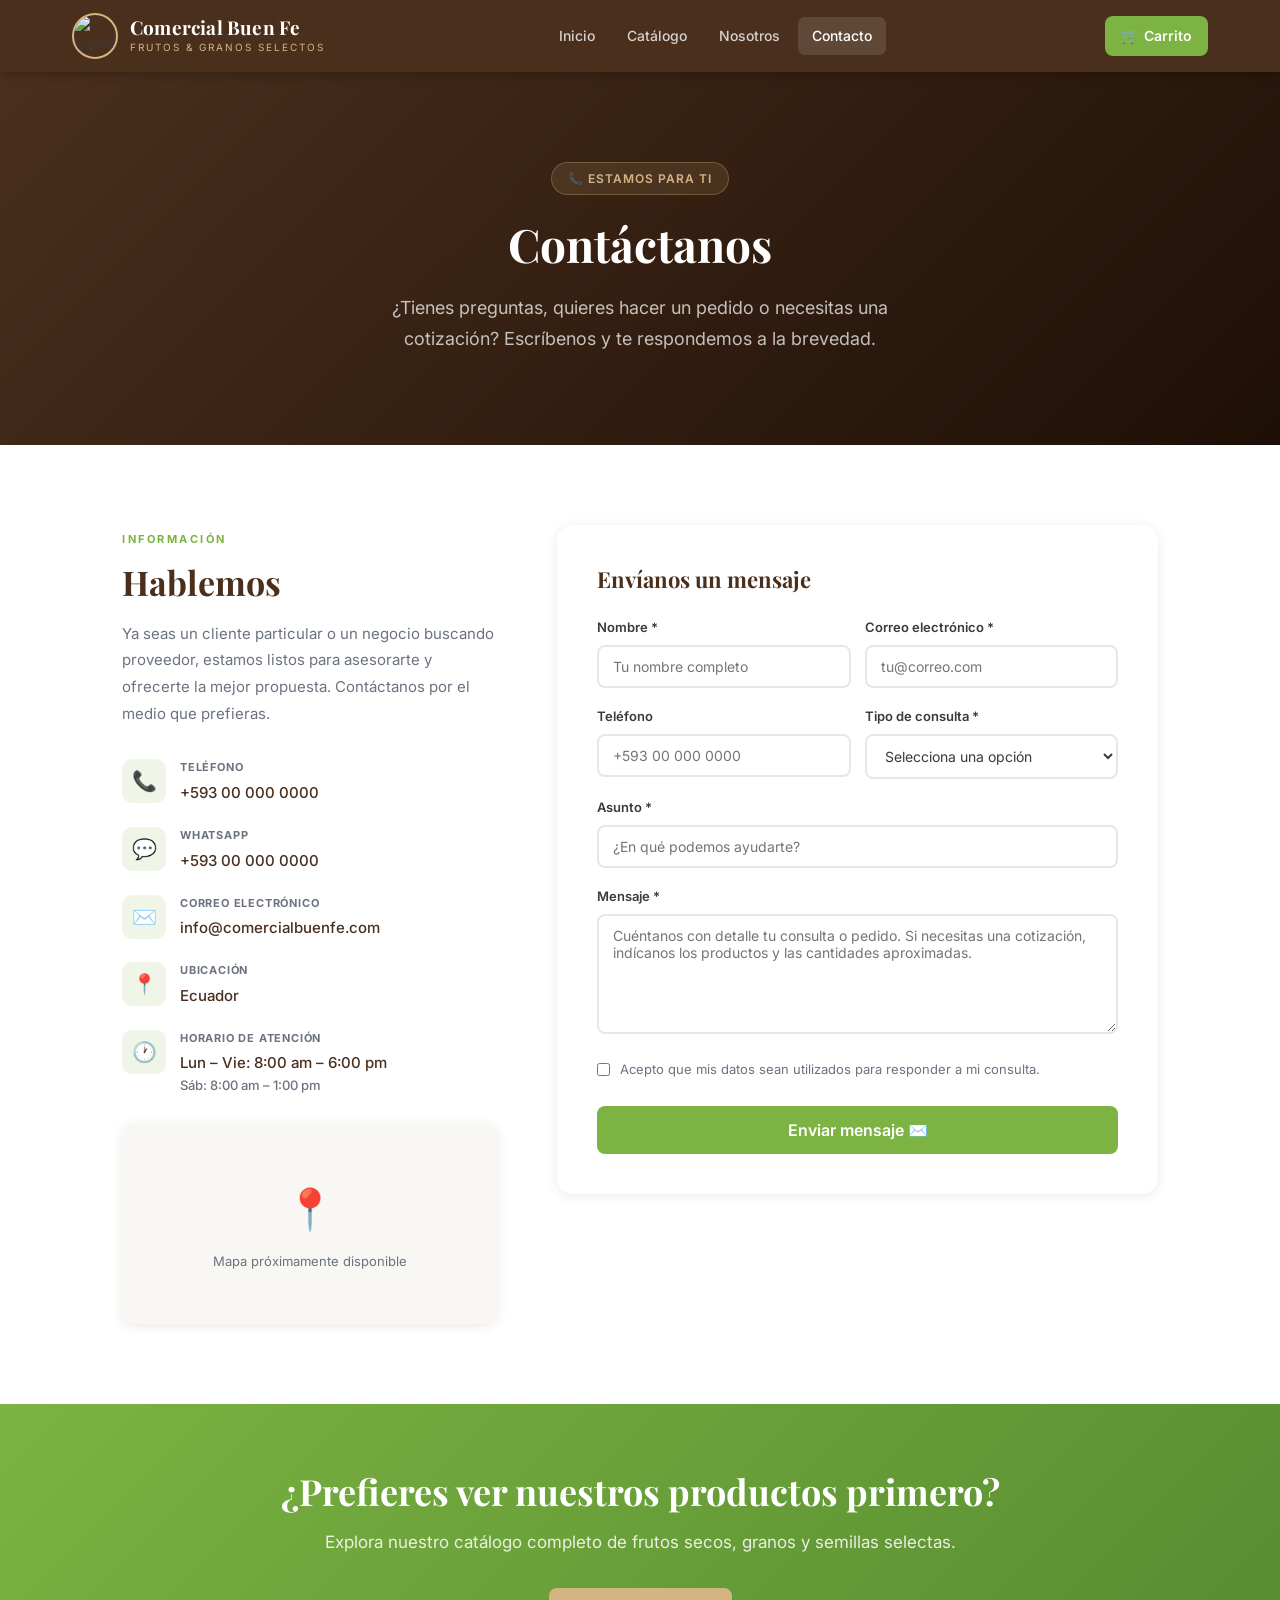
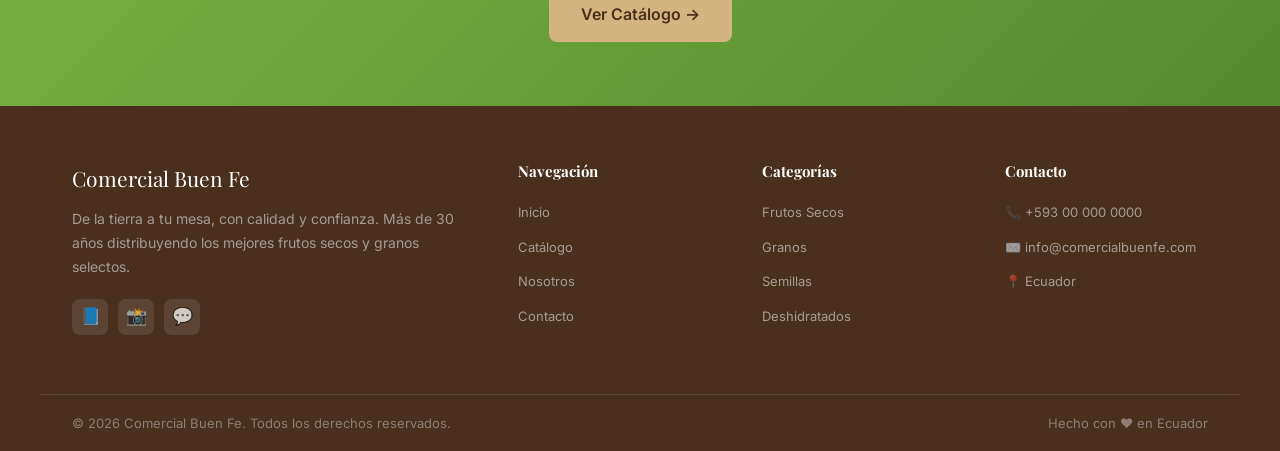
==== contacto.html @ f07bbb72 "Cambios" ====
<!DOCTYPE html>
<html lang="es">
<head>
  <meta charset="UTF-8">
  <meta name="viewport" content="width=device-width, initial-scale=1.0">
  <title>Contacto — Comercial Buen Fe</title>
  <meta name="description" content="Contáctanos para pedidos, cotizaciones o cualquier consulta. Estamos listos para atenderte.">
  <link rel="stylesheet" href="CSS/styles.css">
</head>
<body>

  <!-- HEADER -->
  <header class="cabecera">
    <div class="cabecera-inner">
      <a href="index.html" class="logo-area">
        <img src="Imágenes/LOGO.jpg" alt="Comercial Buen Fe" class="logo-img">
        <div class="logo-texto">
          <span class="logo-nombre">Comercial Buen Fe</span>
          <span class="logo-subtitulo">Frutos &amp; Granos Selectos</span>
        </div>
      </a>
      <nav id="nav-menu" class="nav-menu">
        <a href="index.html">Inicio</a>
        <a href="catalogo.html">Catálogo</a>
        <a href="nosotros.html">Nosotros</a>
        <a href="contacto.html">Contacto</a>
      </nav>
      <div class="cabecera-acciones">
        <a href="carrito.html" class="btn-carrito">
          🛒 <span>Carrito</span>
          <span class="carrito-badge">0</span>
        </a>
        <button id="menu-toggle" class="menu-toggle">☰</button>
      </div>
    </div>
  </header>

  <!-- HERO PÁGINA -->
  <section class="page-hero">
    <div class="hero-etiqueta" style="margin-bottom:20px">📞 Estamos para ti</div>
    <h1>Contáctanos</h1>
    <p>¿Tienes preguntas, quieres hacer un pedido o necesitas una cotización? Escríbenos y te respondemos a la brevedad.</p>
  </section>

  <!-- CONTACTO -->
  <main class="contacto-layout">

    <!-- Info de contacto -->
    <div class="contacto-info">
      <span class="seccion-etiqueta">Información</span>
      <h2>Hablemos</h2>
      <p>
        Ya seas un cliente particular o un negocio buscando proveedor, estamos listos para
        asesorarte y ofrecerte la mejor propuesta. Contáctanos por el medio que prefieras.
      </p>

      <div class="contacto-dato">
        <div class="contacto-dato-icono">📞</div>
        <div>
          <div class="contacto-dato-titulo">Teléfono</div>
          <div class="contacto-dato-valor">+593 00 000 0000</div>
        </div>
      </div>

      <div class="contacto-dato">
        <div class="contacto-dato-icono">💬</div>
        <div>
          <div class="contacto-dato-titulo">WhatsApp</div>
          <div class="contacto-dato-valor">+593 00 000 0000</div>
        </div>
      </div>

      <div class="contacto-dato">
        <div class="contacto-dato-icono">✉️</div>
        <div>
          <div class="contacto-dato-titulo">Correo electrónico</div>
          <div class="contacto-dato-valor">info@comercialbuenfe.com</div>
        </div>
      </div>

      <div class="contacto-dato">
        <div class="contacto-dato-icono">📍</div>
        <div>
          <div class="contacto-dato-titulo">Ubicación</div>
          <div class="contacto-dato-valor">Ecuador</div>
        </div>
      </div>

      <div class="contacto-dato">
        <div class="contacto-dato-icono">🕐</div>
        <div>
          <div class="contacto-dato-titulo">Horario de atención</div>
          <div class="contacto-dato-valor">Lun – Vie: 8:00 am – 6:00 pm</div>
          <div class="contacto-dato-valor" style="font-size:13px;color:var(--texto-suave)">Sáb: 8:00 am – 1:00 pm</div>
        </div>
      </div>

      <!-- Mapa placeholder -->
      <div style="margin-top:28px;background:var(--fondo-claro);border-radius:var(--radio);height:200px;display:flex;align-items:center;justify-content:center;flex-direction:column;gap:10px;box-shadow:var(--sombra-suave)">
        <span style="font-size:40px">📍</span>
        <span style="font-size:13px;color:var(--texto-suave)">Mapa próximamente disponible</span>
      </div>
    </div>

    <!-- Formulario -->
    <div class="contacto-form">
      <h3>Envíanos un mensaje</h3>
      <form id="contacto-form" novalidate>

        <div class="form-row">
          <div class="form-grupo">
            <label for="nombre">Nombre *</label>
            <input type="text" id="nombre" name="nombre" placeholder="Tu nombre completo" required>
          </div>
          <div class="form-grupo">
            <label for="email">Correo electrónico *</label>
            <input type="email" id="email" name="email" placeholder="tu@correo.com" required>
          </div>
        </div>

        <div class="form-row">
          <div class="form-grupo">
            <label for="telefono">Teléfono</label>
            <input type="tel" id="telefono" name="telefono" placeholder="+593 00 000 0000">
          </div>
          <div class="form-grupo">
            <label for="tipo">Tipo de consulta *</label>
            <select id="tipo" name="tipo" required>
              <option value="" disabled selected>Selecciona una opción</option>
              <option value="pedido">Hacer un pedido</option>
              <option value="cotizacion">Solicitar cotización</option>
              <option value="mayorista">Precios al por mayor</option>
              <option value="informacion">Información de productos</option>
              <option value="otro">Otro</option>
            </select>
          </div>
        </div>

        <div class="form-grupo">
          <label for="asunto">Asunto *</label>
          <input type="text" id="asunto" name="asunto" placeholder="¿En qué podemos ayudarte?" required>
        </div>

        <div class="form-grupo">
          <label for="mensaje">Mensaje *</label>
          <textarea id="mensaje" name="mensaje" placeholder="Cuéntanos con detalle tu consulta o pedido. Si necesitas una cotización, indícanos los productos y las cantidades aproximadas." required></textarea>
        </div>

        <div class="form-grupo" style="display:flex;align-items:center;gap:10px">
          <input type="checkbox" id="acepto" name="acepto" required style="width:auto;accent-color:var(--verde-brillante)">
          <label for="acepto" style="margin:0;font-weight:400;font-size:13px;color:var(--texto-suave)">
            Acepto que mis datos sean utilizados para responder a mi consulta.
          </label>
        </div>

        <button type="submit" class="btn btn-verde btn-lg" style="width:100%;justify-content:center;margin-top:8px">
          Enviar mensaje ✉️
        </button>
      </form>
    </div>

  </main>

  <!-- BANNER CTA -->
  <section class="banner-cta">
    <h2>¿Prefieres ver nuestros productos primero?</h2>
    <p>Explora nuestro catálogo completo de frutos secos, granos y semillas selectas.</p>
    <a href="catalogo.html" class="btn btn-dorado btn-lg">Ver Catálogo →</a>
  </section>

  <!-- FOOTER -->
  <footer class="pie-pagina">
    <div class="pie-superior">
      <div class="pie-marca">
        <div class="logo-nombre-footer">Comercial Buen Fe</div>
        <p>De la tierra a tu mesa, con calidad y confianza. Más de 30 años distribuyendo los mejores frutos secos y granos selectos.</p>
        <div class="pie-redes">
          <div class="pie-red">📘</div>
          <div class="pie-red">📸</div>
          <div class="pie-red">💬</div>
        </div>
      </div>
      <div class="pie-columna">
        <h4>Navegación</h4>
        <ul>
          <li><a href="index.html">Inicio</a></li>
          <li><a href="catalogo.html">Catálogo</a></li>
          <li><a href="nosotros.html">Nosotros</a></li>
          <li><a href="contacto.html">Contacto</a></li>
        </ul>
      </div>
      <div class="pie-columna">
        <h4>Categorías</h4>
        <ul>
          <li><a href="catalogo.html?cat=frutos-secos">Frutos Secos</a></li>
          <li><a href="catalogo.html?cat=granos">Granos</a></li>
          <li><a href="catalogo.html?cat=semillas">Semillas</a></li>
          <li><a href="catalogo.html?cat=deshidratados">Deshidratados</a></li>
        </ul>
      </div>
      <div class="pie-columna">
        <h4>Contacto</h4>
        <ul>
          <li><a href="tel:+593000000000">📞 +593 00 000 0000</a></li>
          <li><a href="mailto:info@comercialbuenfe.com">✉️ info@comercialbuenfe.com</a></li>
          <li><a href="contacto.html">📍 Ecuador</a></li>
        </ul>
      </div>
    </div>
    <div class="pie-inferior">
      <span>© 2026 Comercial Buen Fe. Todos los derechos reservados.</span>
      <span>Hecho con ❤️ en Ecuador</span>
    </div>
  </footer>

  <div id="toast-container" class="toast-container"></div>
  <script src="JS/productos.js"></script>
  <script src="JS/main.js"></script>
</body>
</html>
---- CSS/styles.css ----
/* ============================================
   COMERCIAL BUEN FE — Estilos Principales
   ============================================ */

@import url('https://fonts.googleapis.com/css2?family=Playfair+Display:wght@400;600;700&family=Inter:wght@300;400;500;600&display=swap');

/* ---------- Variables ---------- */
:root {
  --marron-oscuro:   #4a2f1d;
  --marron-medio:    #6b4226;
  --verde-brillante: #7cb342;
  --verde-oscuro:    #558b2f;
  --dorado:          #d4b581;
  --dorado-oscuro:   #b8935a;
  --fondo-claro:     #f9f7f3;
  --fondo-beige:     #f5efe6;
  --blanco:          #ffffff;
  --texto-principal: #3a3a3a;
  --texto-suave:     #6b7280;
  --sombra-suave:    0 2px 12px rgba(74,47,29,0.10);
  --sombra-media:    0 4px 24px rgba(74,47,29,0.16);
  --radio:           12px;
  --trans:           all 0.28s ease;
}

/* ---------- Reset ---------- */
*, *::before, *::after { box-sizing: border-box; margin: 0; padding: 0; }
html { scroll-behavior: smooth; }
body { font-family: 'Inter', sans-serif; color: var(--texto-principal); background: var(--blanco); line-height: 1.6; font-size: 16px; }
img  { max-width: 100%; height: auto; display: block; }
a    { text-decoration: none; color: inherit; }
ul   { list-style: none; }
h1,h2,h3,h4,h5 { font-family: 'Playfair Display', serif; line-height: 1.3; }

/* ---------- Contenedor ---------- */
.contenedor { max-width: 1200px; margin: 0 auto; padding: 0 24px; }

/* ============================================
   HEADER
   ============================================ */
.cabecera {
  background: var(--marron-oscuro);
  position: sticky; top: 0; z-index: 1000;
  box-shadow: 0 2px 10px rgba(0,0,0,0.25);
}
.cabecera-inner {
  display: flex; align-items: center; justify-content: space-between;
  padding: 13px 32px; max-width: 1200px; margin: 0 auto;
}

/* Logo */
.logo-area { display: flex; align-items: center; gap: 12px; }
.logo-img   { width: 46px; height: 46px; object-fit: contain; border-radius: 50%; border: 2px solid var(--dorado); }
.logo-texto { display: flex; flex-direction: column; }
.logo-nombre    { font-family: 'Playfair Display', serif; font-size: 19px; font-weight: 700; color: var(--blanco); letter-spacing: 0.2px; line-height: 1.15; }
.logo-subtitulo { font-size: 10px; color: var(--dorado); letter-spacing: 2px; text-transform: uppercase; }

/* Nav */
.nav-menu { display: flex; align-items: center; gap: 4px; }
.nav-menu a {
  color: rgba(255,255,255,0.78); font-size: 14px; font-weight: 500;
  padding: 8px 14px; border-radius: 7px; transition: var(--trans);
}
.nav-menu a:hover,
.nav-menu a.activo { color: var(--blanco); background: rgba(255,255,255,0.12); }

/* Acciones header */
.cabecera-acciones { display: flex; align-items: center; gap: 8px; }
.btn-carrito {
  position: relative; background: var(--verde-brillante); color: var(--blanco);
  border: none; padding: 9px 16px; border-radius: 8px; cursor: pointer;
  font-size: 14px; font-weight: 600; transition: var(--trans);
  display: flex; align-items: center; gap: 6px;
}
.btn-carrito:hover { background: var(--verde-oscuro); transform: translateY(-1px); }
.carrito-badge {
  position: absolute; top: -7px; right: -7px;
  background: var(--dorado-oscuro); color: white;
  font-size: 10px; font-weight: 700; width: 20px; height: 20px;
  border-radius: 50%; display: none; align-items: center; justify-content: center;
}
.menu-toggle { display: none; background: none; border: none; cursor: pointer; padding: 6px; color: var(--blanco); font-size: 24px; line-height: 1; }

/* ============================================
   BOTONES
   ============================================ */
.btn {
  display: inline-flex; align-items: center; gap: 8px; padding: 12px 26px;
  border-radius: 8px; font-family: 'Inter', sans-serif; font-size: 15px;
  font-weight: 600; cursor: pointer; border: none; transition: var(--trans);
}
.btn-verde   { background: var(--verde-brillante); color: var(--blanco); }
.btn-verde:hover   { background: var(--verde-oscuro); transform: translateY(-2px); box-shadow: 0 6px 16px rgba(124,179,66,0.35); }
.btn-marron  { background: var(--marron-oscuro); color: var(--blanco); }
.btn-marron:hover  { background: var(--marron-medio); transform: translateY(-2px); }
.btn-outline { background: transparent; color: var(--marron-oscuro); border: 2px solid var(--marron-oscuro); }
.btn-outline:hover { background: var(--marron-oscuro); color: var(--blanco); }
.btn-dorado  { background: var(--dorado); color: var(--marron-oscuro); }
.btn-dorado:hover  { background: var(--dorado-oscuro); color: var(--blanco); transform: translateY(-2px); }
.btn-lg { padding: 14px 32px; font-size: 16px; }

/* ============================================
   HERO
   ============================================ */
.hero {
  background: linear-gradient(135deg, var(--marron-oscuro) 0%, #1e0f06 100%);
  padding: 80px 32px; min-height: 88vh;
  display: flex; align-items: center; position: relative; overflow: hidden;
}
.hero::before {
  content: ''; position: absolute; inset: 0;
  background: url("data:image/svg+xml,%3Csvg width='60' height='60' viewBox='0 0 60 60' xmlns='http://www.w3.org/2000/svg'%3E%3Ccircle cx='30' cy='30' r='2.5' fill='%23d4b581' fill-opacity='0.07'/%3E%3C/svg%3E");
  pointer-events: none;
}
.hero-inner {
  max-width: 1200px; margin: 0 auto; width: 100%;
  display: grid; grid-template-columns: 1fr 1fr; gap: 60px;
  align-items: center; position: relative;
}
.hero-etiqueta {
  display: inline-flex; align-items: center; gap: 8px;
  background: rgba(212,181,129,0.13); border: 1px solid rgba(212,181,129,0.30);
  color: var(--dorado); padding: 6px 16px; border-radius: 100px;
  font-size: 12px; font-weight: 600; margin-bottom: 22px; letter-spacing: 1px; text-transform: uppercase;
}
.hero-titulo { font-size: 50px; color: var(--blanco); margin-bottom: 20px; line-height: 1.12; }
.hero-titulo span { color: var(--verde-brillante); }
.hero-descripcion { font-size: 17px; color: rgba(255,255,255,0.70); margin-bottom: 38px; line-height: 1.78; }
.hero-botones { display: flex; gap: 14px; flex-wrap: wrap; }
.hero-stats { display: flex; gap: 36px; margin-top: 52px; padding-top: 30px; border-top: 1px solid rgba(255,255,255,0.10); flex-wrap: wrap; }
.hero-stat-numero { font-family: 'Playfair Display', serif; font-size: 30px; font-weight: 700; color: var(--dorado); }
.hero-stat-label  { font-size: 12px; color: rgba(255,255,255,0.50); margin-top: 2px; }

/* Blob animado */
.hero-imagen-area { display: flex; align-items: center; justify-content: center; }
.hero-blob {
  width: 400px; height: 400px;
  background: radial-gradient(ellipse, rgba(124,179,66,0.14) 0%, rgba(212,181,129,0.09) 52%, transparent 72%);
  border-radius: 52% 40% 60% 40% / 40% 52% 40% 60%;
  display: flex; align-items: center; justify-content: center;
  animation: flotar 6s ease-in-out infinite;
}
@keyframes flotar {
  0%, 100% { transform: translateY(0) rotate(0deg); }
  50%       { transform: translateY(-18px) rotate(4deg); }
}
.hero-icon { font-size: 150px; filter: drop-shadow(0 20px 40px rgba(0,0,0,0.35)); }

/* ============================================
   SECCIONES
   ============================================ */
.seccion { padding: 80px 32px; }
.seccion-titulo { text-align: center; margin-bottom: 56px; }
.seccion-etiqueta { display: inline-block; color: var(--verde-brillante); font-size: 11px; font-weight: 700; letter-spacing: 2.5px; text-transform: uppercase; margin-bottom: 12px; }
.seccion-titulo h2 { font-size: 38px; color: var(--marron-oscuro); margin-bottom: 14px; }
.seccion-titulo p { font-size: 16px; color: var(--texto-suave); max-width: 540px; margin: 0 auto; line-height: 1.72; }
.divisor { height: 1px; background: linear-gradient(to right, transparent, var(--dorado), transparent); max-width: 360px; margin: 0 auto 48px; }

/* ============================================
   BENEFICIOS
   ============================================ */
.beneficios { background: var(--fondo-claro); }
.beneficios-grid {
  display: grid; grid-template-columns: repeat(auto-fit, minmax(200px,1fr)); gap: 26px;
  max-width: 1200px; margin: 0 auto;
}
.beneficio-item {
  text-align: center; padding: 36px 20px;
  background: var(--blanco); border-radius: var(--radio);
  box-shadow: var(--sombra-suave); transition: var(--trans);
}
.beneficio-item:hover { transform: translateY(-6px); box-shadow: var(--sombra-media); }
.beneficio-icono { font-size: 44px; margin-bottom: 14px; }
.beneficio-item h3 { font-size: 18px; color: var(--marron-oscuro); margin-bottom: 8px; }
.beneficio-item p  { font-size: 13px; color: var(--texto-suave); line-height: 1.6; }

/* ============================================
   TARJETAS DE PRODUCTO
   ============================================ */
.productos-grid {
  display: grid; grid-template-columns: repeat(auto-fill, minmax(255px,1fr)); gap: 26px;
  max-width: 1200px; margin: 0 auto;
}
.tarjeta-producto {
  background: var(--blanco); border-radius: var(--radio);
  box-shadow: var(--sombra-suave); overflow: hidden; transition: var(--trans);
  border: 1px solid rgba(212,181,129,0.18); display: flex; flex-direction: column;
}
.tarjeta-producto:hover { transform: translateY(-6px); box-shadow: var(--sombra-media); border-color: var(--dorado); }

.tarjeta-imagen {
  background: var(--fondo-claro); height: 190px;
  display: flex; align-items: center; justify-content: center;
  font-size: 80px; position: relative; overflow: hidden; cursor: pointer; transition: var(--trans);
}
.tarjeta-imagen:hover { background: var(--fondo-beige); }

.tarjeta-badge {
  position: absolute; top: 12px; left: 12px;
  font-size: 10px; font-weight: 700; padding: 4px 10px;
  border-radius: 100px; text-transform: uppercase; letter-spacing: 0.8px; color: var(--blanco);
}
.tarjeta-badge.popular { background: var(--dorado-oscuro); }
.tarjeta-badge.nuevo   { background: var(--verde-brillante); }
.tarjeta-badge.oferta  { background: #e53e3e; }

.tarjeta-cuerpo { padding: 18px; flex: 1; display: flex; flex-direction: column; }
.tarjeta-categoria { font-size: 10px; font-weight: 700; color: var(--verde-brillante); text-transform: uppercase; letter-spacing: 1.5px; margin-bottom: 6px; }
.tarjeta-nombre    { font-size: 17px; color: var(--marron-oscuro); margin-bottom: 8px; }
.tarjeta-nombre a  { color: inherit; }
.tarjeta-descripcion { font-size: 13px; color: var(--texto-suave); line-height: 1.55; margin-bottom: 16px; flex: 1; }
.tarjeta-pie { display: flex; align-items: center; justify-content: space-between; gap: 10px; flex-wrap: wrap; }
.tarjeta-precio { font-family: 'Playfair Display', serif; font-size: 21px; font-weight: 700; color: var(--marron-oscuro); }
.tarjeta-precio span { font-size: 12px; font-weight: 400; color: var(--texto-suave); }

.btn-agregar {
  background: var(--verde-brillante); color: var(--blanco); border: none;
  padding: 8px 14px; border-radius: 7px; font-size: 13px; font-weight: 600;
  cursor: pointer; transition: var(--trans); display: flex; align-items: center; gap: 5px;
}
.btn-agregar:hover { background: var(--verde-oscuro); transform: scale(1.04); }

/* ============================================
   CATEGORÍAS
   ============================================ */
.categorias-grid {
  display: grid; grid-template-columns: repeat(auto-fit, minmax(165px,1fr)); gap: 18px;
  max-width: 1200px; margin: 0 auto;
}
.categoria-card {
  background: var(--blanco); border-radius: var(--radio); padding: 28px 16px;
  text-align: center; box-shadow: var(--sombra-suave); border: 2px solid transparent;
  cursor: pointer; transition: var(--trans); display: block; color: inherit;
}
.categoria-card:hover { border-color: var(--verde-brillante); transform: translateY(-4px); box-shadow: var(--sombra-media); }
.categoria-icono    { font-size: 44px; margin-bottom: 10px; }
.categoria-nombre   { font-family: 'Playfair Display', serif; font-size: 15px; color: var(--marron-oscuro); margin-bottom: 4px; }
.categoria-cantidad { font-size: 12px; color: var(--texto-suave); }

/* ============================================
   BANNER CTA
   ============================================ */
.banner-cta { background: linear-gradient(135deg, var(--verde-brillante), var(--verde-oscuro)); padding: 64px 32px; text-align: center; }
.banner-cta h2 { font-size: 36px; color: var(--blanco); margin-bottom: 14px; }
.banner-cta p  { font-size: 17px; color: rgba(255,255,255,0.85); margin-bottom: 32px; }

/* ============================================
   CATÁLOGO
   ============================================ */
.catalogo-layout { max-width: 1200px; margin: 0 auto; padding: 44px 32px; }
.catalogo-header { display: flex; align-items: center; justify-content: space-between; margin-bottom: 28px; flex-wrap: wrap; gap: 16px; }
.catalogo-header h1 { font-size: 30px; color: var(--marron-oscuro); }
.catalogo-controles { display: flex; align-items: center; gap: 10px; flex-wrap: wrap; }

.busqueda-input, .filtro-select {
  padding: 10px 14px; border: 2px solid #e5e7eb; border-radius: 8px;
  font-family: 'Inter', sans-serif; font-size: 14px; outline: none; transition: var(--trans); background: var(--blanco);
}
.busqueda-input { width: 220px; }
.busqueda-input:focus, .filtro-select:focus { border-color: var(--verde-brillante); }

.categorias-filtro { display: flex; gap: 8px; flex-wrap: wrap; margin-bottom: 28px; }
.filtro-btn {
  padding: 8px 18px; border-radius: 100px; border: 2px solid #e5e7eb;
  background: var(--blanco); font-size: 13px; font-weight: 500;
  cursor: pointer; transition: var(--trans); color: var(--texto-suave);
}
.filtro-btn:hover,
.filtro-btn.activo { border-color: var(--verde-brillante); background: rgba(124,179,66,0.10); color: var(--verde-oscuro); font-weight: 600; }

.resultado-info { font-size: 14px; color: var(--texto-suave); margin-bottom: 20px; }

/* ============================================
   DETALLE
   ============================================ */
.detalle-wrap { max-width: 1100px; margin: 0 auto; padding: 52px 32px; }
.detalle-layout { display: grid; grid-template-columns: 1fr 1fr; gap: 60px; align-items: start; }
.detalle-imagen-area {
  background: var(--fondo-claro); border-radius: 20px; height: 420px;
  display: flex; align-items: center; justify-content: center; font-size: 150px;
  box-shadow: var(--sombra-suave); position: sticky; top: 90px;
}
.detalle-breadcrumb { font-size: 13px; color: var(--texto-suave); margin-bottom: 16px; }
.detalle-breadcrumb a { color: var(--verde-brillante); }
.detalle-categoria { font-size: 10px; font-weight: 700; color: var(--verde-brillante); text-transform: uppercase; letter-spacing: 1.5px; margin-bottom: 10px; }
.detalle-nombre { font-size: 38px; color: var(--marron-oscuro); margin-bottom: 14px; }
.detalle-rating { display: flex; align-items: center; gap: 8px; margin-bottom: 20px; }
.estrellas { color: #f59e0b; font-size: 18px; }
.detalle-precio { font-family: 'Playfair Display', serif; font-size: 36px; font-weight: 700; color: var(--marron-oscuro); }
.detalle-precio-unidad { font-size: 14px; color: var(--texto-suave); margin-bottom: 22px; }
.detalle-descripcion { font-size: 15px; color: var(--texto-suave); line-height: 1.78; margin-bottom: 26px; padding-bottom: 26px; border-bottom: 1px solid var(--fondo-claro); }

.detalle-atributos { display: grid; grid-template-columns: 1fr 1fr; gap: 12px; margin-bottom: 26px; }
.atributo { display: flex; align-items: center; gap: 8px; font-size: 14px; color: var(--texto-suave); }
.atributo-icono { width: 24px; height: 24px; background: rgba(124,179,66,0.14); border-radius: 50%; display: flex; align-items: center; justify-content: center; font-size: 13px; flex-shrink: 0; }

.detalle-cantidad-label { font-size: 14px; font-weight: 500; margin-bottom: 10px; color: var(--texto-principal); }
.detalle-cantidad-row { display: flex; align-items: center; gap: 20px; margin-bottom: 22px; flex-wrap: wrap; }
.detalle-cantidad-control { display: flex; align-items: center; border: 2px solid var(--dorado); border-radius: 8px; overflow: hidden; }
.detalle-cantidad-btn { background: none; border: none; padding: 10px 16px; cursor: pointer; font-size: 20px; color: var(--marron-oscuro); transition: var(--trans); line-height: 1; }
.detalle-cantidad-btn:hover { background: var(--fondo-claro); }
.detalle-cantidad-valor { padding: 10px 20px; font-weight: 600; font-size: 16px; border-left: 1px solid var(--dorado); border-right: 1px solid var(--dorado); min-width: 56px; text-align: center; }
.detalle-precio-total { font-size: 14px; color: var(--texto-suave); }
.detalle-precio-total strong { color: var(--marron-oscuro); font-size: 16px; }
.detalle-botones { display: flex; gap: 12px; flex-wrap: wrap; }

/* Productos relacionados */
.relacionados { max-width: 1100px; margin: 0 auto; padding: 0 32px 60px; }
.relacionados h2 { font-size: 26px; color: var(--marron-oscuro); margin-bottom: 24px; }

/* ============================================
   CARRITO
   ============================================ */
.carrito-wrap { max-width: 1200px; margin: 0 auto; padding: 52px 32px; }
.carrito-titulo { font-size: 30px; color: var(--marron-oscuro); margin-bottom: 32px; }
.carrito-layout { display: grid; grid-template-columns: 1fr 360px; gap: 32px; align-items: start; }

.carrito-tabla { background: var(--blanco); border-radius: var(--radio); box-shadow: var(--sombra-suave); overflow: hidden; }
.carrito-tabla-header {
  background: var(--fondo-claro); padding: 14px 24px;
  display: grid; grid-template-columns: 2.2fr 1fr 1.2fr 1fr 40px; gap: 12px;
  font-size: 11px; font-weight: 700; color: var(--texto-suave); text-transform: uppercase; letter-spacing: 0.8px;
}
.carrito-item {
  padding: 18px 24px; display: grid; grid-template-columns: 2.2fr 1fr 1.2fr 1fr 40px; gap: 12px;
  align-items: center; border-bottom: 1px solid var(--fondo-claro);
}
.carrito-item:last-child { border-bottom: none; }
.carrito-producto { display: flex; align-items: center; gap: 14px; }
.carrito-producto-icon { width: 56px; height: 56px; background: var(--fondo-claro); border-radius: 8px; display: flex; align-items: center; justify-content: center; font-size: 30px; flex-shrink: 0; }
.carrito-producto-nombre { font-family: 'Playfair Display', serif; font-size: 15px; color: var(--marron-oscuro); margin-bottom: 3px; }
.carrito-producto-cat    { font-size: 11px; color: var(--texto-suave); text-transform: capitalize; }
.carrito-precio-unit { font-size: 14px; color: var(--texto-suave); }
.carrito-subtotal    { font-size: 15px; font-weight: 600; color: var(--marron-oscuro); }

.cantidad-control { display: flex; align-items: center; gap: 6px; }
.cantidad-btn {
  width: 28px; height: 28px; border: 1.5px solid var(--dorado); background: var(--blanco);
  border-radius: 50%; cursor: pointer; font-size: 16px; line-height: 1;
  display: flex; align-items: center; justify-content: center; transition: var(--trans);
}
.cantidad-btn:hover { background: var(--dorado); }
.cantidad-valor { font-weight: 600; font-size: 15px; min-width: 24px; text-align: center; }

.carrito-eliminar { background: none; border: none; color: #e53e3e; cursor: pointer; font-size: 18px; padding: 4px; transition: var(--trans); }
.carrito-eliminar:hover { transform: scale(1.25); }

/* Resumen */
.resumen-pedido { background: var(--blanco); border-radius: var(--radio); box-shadow: var(--sombra-suave); padding: 28px; position: sticky; top: 90px; }
.resumen-pedido h3 { font-size: 20px; color: var(--marron-oscuro); margin-bottom: 22px; padding-bottom: 14px; border-bottom: 2px solid var(--fondo-claro); }
.resumen-linea { display: flex; justify-content: space-between; padding: 10px 0; font-size: 15px; color: var(--texto-suave); border-bottom: 1px solid var(--fondo-claro); }
.resumen-total { display: flex; justify-content: space-between; padding: 16px 0 0; font-family: 'Playfair Display', serif; font-size: 20px; font-weight: 700; color: var(--marron-oscuro); }
.resumen-nota  { font-size: 12px; color: var(--verde-brillante); margin: 6px 0 16px; }

/* ============================================
   NOSOTROS
   ============================================ */
.page-hero {
  background: linear-gradient(135deg, var(--marron-oscuro), #1e0f06);
  padding: 90px 32px; text-align: center; color: var(--blanco);
}
.page-hero h1 { font-size: 46px; color: var(--blanco); margin-bottom: 18px; }
.page-hero p  { font-size: 18px; color: rgba(255,255,255,0.72); max-width: 560px; margin: 0 auto; line-height: 1.72; }

.nosotros-historia {
  display: grid; grid-template-columns: 1fr 1fr; gap: 60px;
  max-width: 1100px; margin: 0 auto; padding: 80px 32px; align-items: center;
}
.historia-imagen { background: var(--fondo-claro); border-radius: 20px; height: 380px; display: flex; align-items: center; justify-content: center; font-size: 110px; box-shadow: var(--sombra-suave); }
.historia-texto h2 { font-size: 34px; color: var(--marron-oscuro); margin-bottom: 18px; }
.historia-texto p  { font-size: 15px; color: var(--texto-suave); line-height: 1.82; margin-bottom: 14px; }

.valores-grid { display: grid; grid-template-columns: repeat(auto-fit, minmax(230px,1fr)); gap: 22px; max-width: 1200px; margin: 0 auto; }
.valor-item { background: var(--blanco); border-radius: var(--radio); padding: 30px; box-shadow: var(--sombra-suave); border-left: 4px solid var(--verde-brillante); transition: var(--trans); }
.valor-item:hover { transform: translateX(4px); }
.valor-icono { font-size: 34px; margin-bottom: 12px; }
.valor-item h3 { font-size: 17px; color: var(--marron-oscuro); margin-bottom: 8px; }
.valor-item p  { font-size: 13px; color: var(--texto-suave); line-height: 1.6; }

/* Timeline */
.timeline-wrap { max-width: 820px; margin: 0 auto; padding: 0 32px 80px; }
.timeline { position: relative; }
.timeline::before { content: ''; position: absolute; left: 50%; top: 0; bottom: 0; width: 2px; background: linear-gradient(to bottom, var(--dorado), transparent); transform: translateX(-50%); }
.timeline-item { display: grid; grid-template-columns: 1fr 56px 1fr; gap: 20px; margin-bottom: 40px; align-items: start; }
.timeline-punto { width: 48px; height: 48px; background: var(--marron-oscuro); border: 3px solid var(--dorado); border-radius: 50%; display: flex; align-items: center; justify-content: center; color: var(--dorado); font-size: 16px; flex-shrink: 0; z-index: 1; }
.timeline-contenido { background: var(--blanco); padding: 18px; border-radius: 10px; box-shadow: var(--sombra-suave); }
.timeline-year   { font-size: 10px; font-weight: 700; color: var(--verde-brillante); text-transform: uppercase; letter-spacing: 1.5px; margin-bottom: 5px; }
.timeline-titulo { font-family: 'Playfair Display', serif; font-size: 15px; color: var(--marron-oscuro); margin-bottom: 5px; }
.timeline-desc   { font-size: 13px; color: var(--texto-suave); line-height: 1.55; }
.timeline-vacio  { /* empty column placeholder */ }
/* odd items: content left, empty right */
.timeline-item:nth-child(odd)  > .timeline-contenido { grid-column: 1; text-align: right; }
.timeline-item:nth-child(odd)  > .timeline-vacio      { grid-column: 3; }
/* even items: empty left, content right */
.timeline-item:nth-child(even) > .timeline-vacio      { grid-column: 1; }
.timeline-item:nth-child(even) > .timeline-contenido  { grid-column: 3; }

/* ============================================
   CONTACTO
   ============================================ */
.contacto-layout {
  display: grid; grid-template-columns: 1fr 1.6fr; gap: 60px;
  max-width: 1100px; margin: 0 auto; padding: 80px 32px; align-items: start;
}
.contacto-info h2 { font-size: 34px; color: var(--marron-oscuro); margin-bottom: 16px; }
.contacto-info > p { font-size: 15px; color: var(--texto-suave); line-height: 1.78; margin-bottom: 32px; }
.contacto-dato { display: flex; align-items: flex-start; gap: 14px; margin-bottom: 22px; }
.contacto-dato-icono { width: 44px; height: 44px; background: rgba(124,179,66,0.12); border-radius: 10px; display: flex; align-items: center; justify-content: center; font-size: 20px; flex-shrink: 0; }
.contacto-dato-titulo { font-size: 11px; font-weight: 700; color: var(--texto-suave); text-transform: uppercase; letter-spacing: 0.8px; margin-bottom: 4px; }
.contacto-dato-valor  { font-size: 15px; color: var(--marron-oscuro); font-weight: 500; }

.contacto-form { background: var(--blanco); border-radius: 16px; padding: 40px; box-shadow: var(--sombra-suave); }
.contacto-form h3 { font-size: 22px; color: var(--marron-oscuro); margin-bottom: 24px; }
.form-grupo { margin-bottom: 18px; }
.form-grupo label { display: block; font-size: 13px; font-weight: 600; color: var(--texto-principal); margin-bottom: 7px; }
.form-grupo input, .form-grupo textarea, .form-grupo select {
  width: 100%; padding: 11px 14px; border: 2px solid #e5e7eb; border-radius: 8px;
  font-family: 'Inter', sans-serif; font-size: 14px; color: var(--texto-principal);
  transition: var(--trans); background: var(--blanco); outline: none;
}
.form-grupo input:focus, .form-grupo textarea:focus, .form-grupo select:focus {
  border-color: var(--verde-brillante); box-shadow: 0 0 0 3px rgba(124,179,66,0.13);
}
.form-grupo textarea { resize: vertical; min-height: 120px; }
.form-row { display: grid; grid-template-columns: 1fr 1fr; gap: 14px; }

/* ============================================
   FOOTER
   ============================================ */
.pie-pagina { background: var(--marron-oscuro); color: rgba(255,255,255,0.72); }
.pie-superior { padding: 56px 32px; max-width: 1200px; margin: 0 auto; display: grid; grid-template-columns: 2fr 1fr 1fr 1fr; gap: 40px; }
.pie-marca .logo-nombre-footer { font-family: 'Playfair Display', serif; font-size: 21px; color: var(--blanco); margin-bottom: 12px; }
.pie-marca p { font-size: 14px; line-height: 1.7; color: rgba(255,255,255,0.52); margin-bottom: 20px; }
.pie-redes { display: flex; gap: 10px; }
.pie-red { width: 36px; height: 36px; background: rgba(255,255,255,0.10); border-radius: 8px; display: flex; align-items: center; justify-content: center; font-size: 17px; transition: var(--trans); cursor: pointer; }
.pie-red:hover { background: var(--verde-brillante); }
.pie-columna h4 { font-family: 'Playfair Display', serif; font-size: 15px; color: var(--blanco); margin-bottom: 18px; }
.pie-columna li { margin-bottom: 9px; }
.pie-columna a  { font-size: 13px; color: rgba(255,255,255,0.52); transition: var(--trans); }
.pie-columna a:hover { color: var(--dorado); }
.pie-inferior { border-top: 1px solid rgba(255,255,255,0.10); padding: 18px 32px; max-width: 1200px; margin: 0 auto; display: flex; justify-content: space-between; align-items: center; font-size: 13px; color: rgba(255,255,255,0.38); }

/* ============================================
   TOAST
   ============================================ */
.toast-container { position: fixed; bottom: 24px; right: 24px; z-index: 9999; display: flex; flex-direction: column; gap: 10px; }
.toast {
  background: var(--marron-oscuro); color: var(--blanco); padding: 13px 18px;
  border-radius: 10px; font-size: 14px; box-shadow: var(--sombra-media);
  display: flex; align-items: center; gap: 8px; animation: slideIn 0.3s ease;
  border-left: 3px solid var(--verde-brillante); max-width: 290px;
}
@keyframes slideIn { from { transform: translateX(110%); opacity: 0; } to { transform: translateX(0); opacity: 1; } }

/* ============================================
   EMPTY STATE
   ============================================ */
.pagina-vacia { text-align: center; padding: 72px 24px; }
.pagina-vacia-icono { font-size: 72px; margin-bottom: 20px; opacity: 0.42; }
.pagina-vacia h2 { font-size: 26px; color: var(--marron-oscuro); margin-bottom: 10px; }
.pagina-vacia p  { font-size: 15px; color: var(--texto-suave); margin-bottom: 28px; }

/* ============================================
   RESPONSIVE
   ============================================ */
@media (max-width: 1024px) {
  .pie-superior    { grid-template-columns: 1fr 1fr; }
  .carrito-layout  { grid-template-columns: 1fr; }
  .nosotros-historia { grid-template-columns: 1fr; }
  .contacto-layout { grid-template-columns: 1fr; }
}

@media (max-width: 768px) {
  .nav-menu {
    display: none; position: fixed; top: 72px; left: 0; right: 0;
    background: var(--marron-oscuro); flex-direction: column;
    padding: 16px; gap: 4px; box-shadow: var(--sombra-media);
  }
  .nav-menu.abierto { display: flex; }
  .nav-menu a { padding: 13px 16px; font-size: 15px; }
  .menu-toggle { display: flex; }
  .hero-inner { grid-template-columns: 1fr; text-align: center; }
  .hero-titulo { font-size: 36px; }
  .hero-botones { justify-content: center; }
  .hero-stats { justify-content: center; }
  .hero-blob { width: 260px; height: 260px; }
  .hero-icon { font-size: 100px; }
  .detalle-layout { grid-template-columns: 1fr; }
  .detalle-imagen-area { position: static; }
  .form-row { grid-template-columns: 1fr; }
  .carrito-tabla-header { display: none; }
  .carrito-item { grid-template-columns: 1fr auto; gap: 10px; }
  .carrito-precio-unit, .carrito-subtotal { display: none; }
  /* Timeline mobile: single column */
  .timeline::before { left: 24px; }
  .timeline-item { grid-template-columns: 56px 1fr; }
  .timeline-vacio { display: none !important; }
  .timeline-item > .timeline-contenido { grid-column: 2 !important; text-align: left !important; }
  .pie-superior { grid-template-columns: 1fr; gap: 28px; }
  .pie-inferior { flex-direction: column; gap: 8px; text-align: center; }
  .seccion { padding: 60px 20px; }
  .seccion-titulo h2 { font-size: 28px; }
  .page-hero h1 { font-size: 32px; }
  .nosotros-historia { gap: 36px; padding: 52px 20px; }
}

@media (max-width: 480px) {
  .cabecera-inner { padding: 12px 16px; }
  .logo-subtitulo { display: none; }
  .catalogo-layout { padding: 28px 16px; }
  .productos-grid { grid-template-columns: 1fr 1fr; gap: 14px; }
  .tarjeta-imagen { height: 140px; font-size: 54px; }
  .tarjeta-nombre { font-size: 14px; }
  .tarjeta-precio { font-size: 16px; }
  .btn-agregar { font-size: 12px; padding: 7px 10px; }
  .detalle-wrap { padding: 32px 16px; }
  .carrito-wrap { padding: 32px 16px; }
  .contacto-form { padding: 24px 18px; }
  .contacto-layout { padding: 48px 16px; }
  .hero-titulo { font-size: 30px; }
  .hero { min-height: auto; padding: 60px 20px; }
}
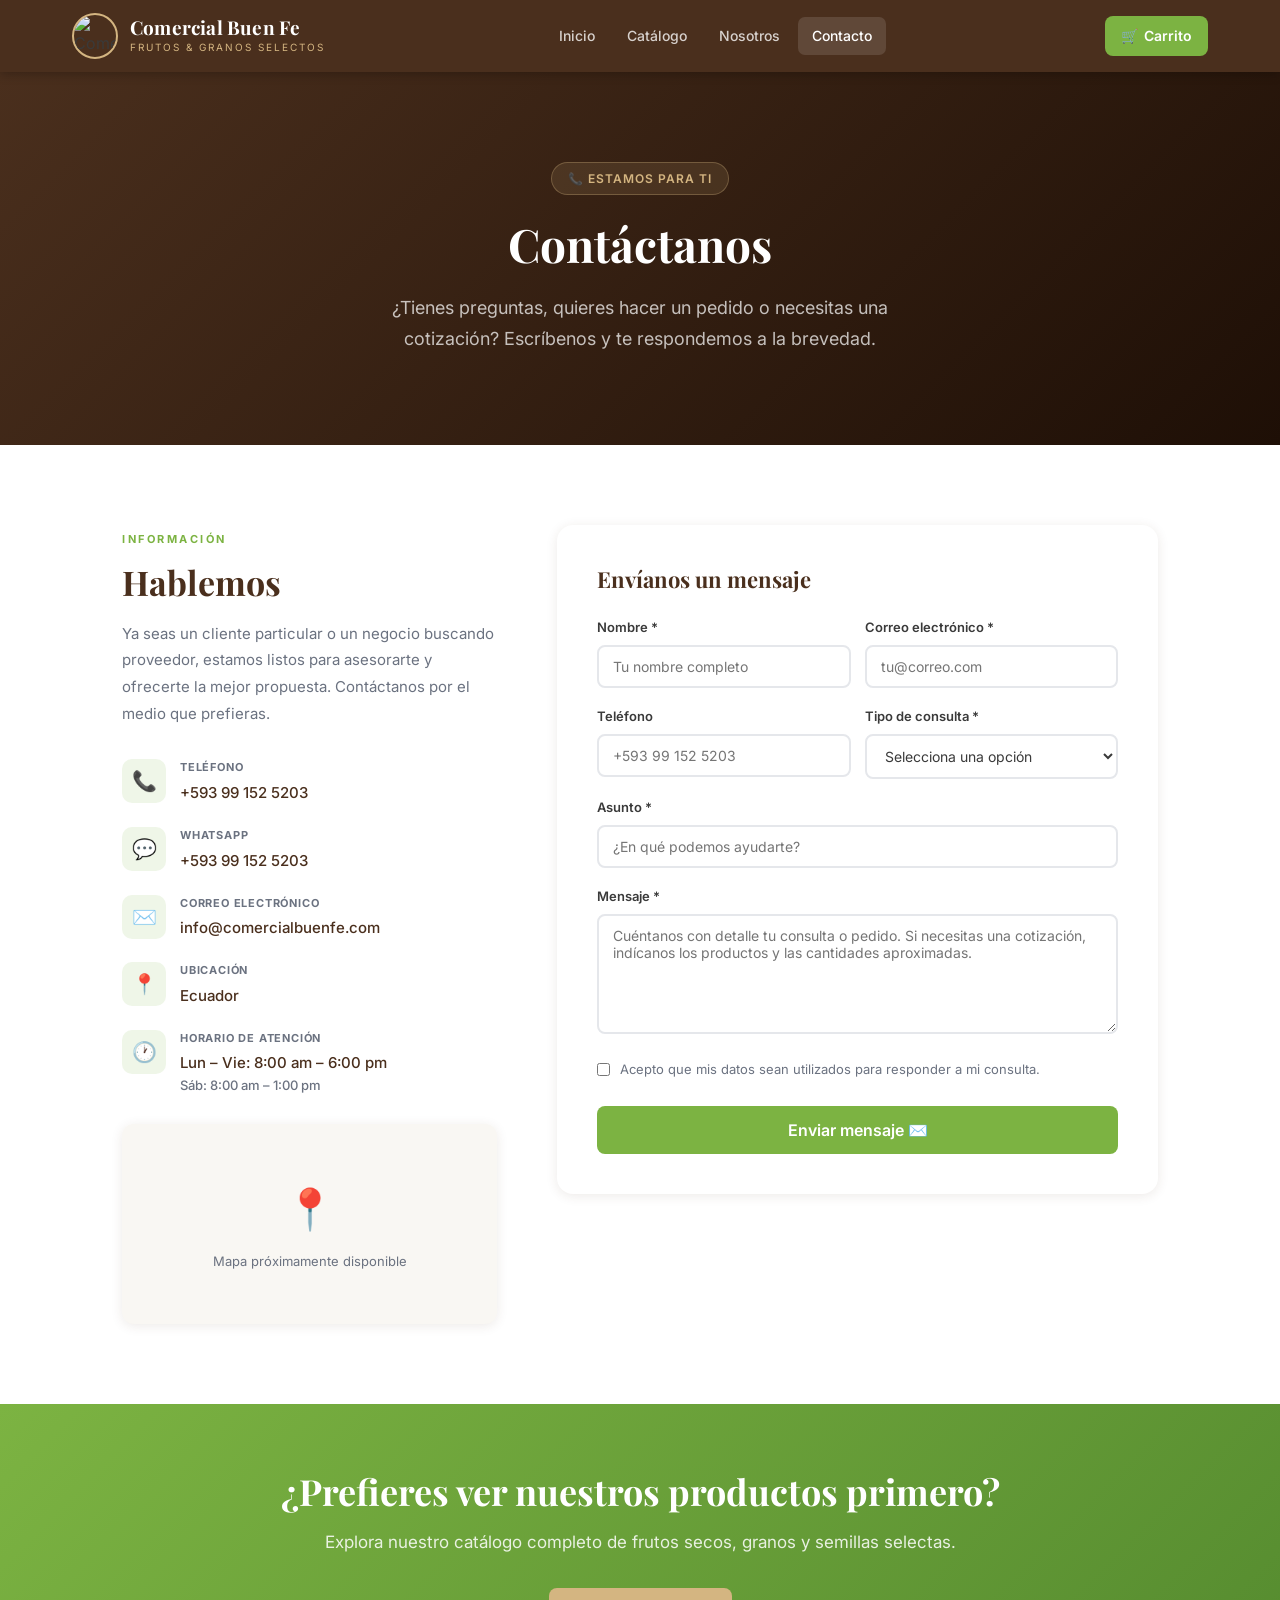
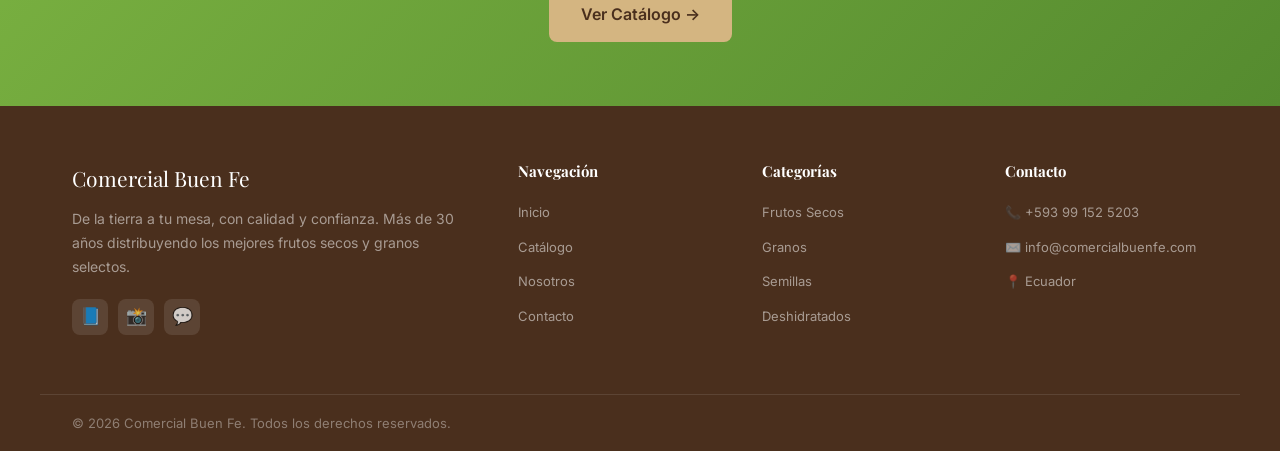
==== commit 9904fd0c: "Se cambia el hmtl de contacto." ====
--- a/contacto.html
+++ b/contacto.html
@@ -58,7 +58,7 @@
         <div class="contacto-dato-icono">📞</div>
         <div>
           <div class="contacto-dato-titulo">Teléfono</div>
-          <div class="contacto-dato-valor">+593 00 000 0000</div>
+          <div class="contacto-dato-valor">+593 99 152 5203</div>
         </div>
       </div>
 
@@ -66,7 +66,7 @@
         <div class="contacto-dato-icono">💬</div>
         <div>
           <div class="contacto-dato-titulo">WhatsApp</div>
-          <div class="contacto-dato-valor">+593 00 000 0000</div>
+          <div class="contacto-dato-valor">+593 99 152 5203</div>
         </div>
       </div>
 
@@ -95,7 +95,7 @@
         </div>
       </div>
 
-      <!-- Mapa placeholder -->
+      
       <div style="margin-top:28px;background:var(--fondo-claro);border-radius:var(--radio);height:200px;display:flex;align-items:center;justify-content:center;flex-direction:column;gap:10px;box-shadow:var(--sombra-suave)">
         <span style="font-size:40px">📍</span>
         <span style="font-size:13px;color:var(--texto-suave)">Mapa próximamente disponible</span>
@@ -121,7 +121,7 @@
         <div class="form-row">
           <div class="form-grupo">
             <label for="telefono">Teléfono</label>
-            <input type="tel" id="telefono" name="telefono" placeholder="+593 00 000 0000">
+            <input type="tel" id="telefono" name="telefono" placeholder="+593 99 152 5203">
           </div>
           <div class="form-grupo">
             <label for="tipo">Tipo de consulta *</label>
@@ -201,7 +201,7 @@
       <div class="pie-columna">
         <h4>Contacto</h4>
         <ul>
-          <li><a href="tel:+593000000000">📞 +593 00 000 0000</a></li>
+          <li><a href="tel:+593000000000">📞 +593 99 152 5203</a></li>
           <li><a href="mailto:info@comercialbuenfe.com">✉️ info@comercialbuenfe.com</a></li>
           <li><a href="contacto.html">📍 Ecuador</a></li>
         </ul>
@@ -209,7 +209,7 @@
     </div>
     <div class="pie-inferior">
       <span>© 2026 Comercial Buen Fe. Todos los derechos reservados.</span>
-      <span>Hecho con ❤️ en Ecuador</span>
+      
     </div>
   </footer>
 
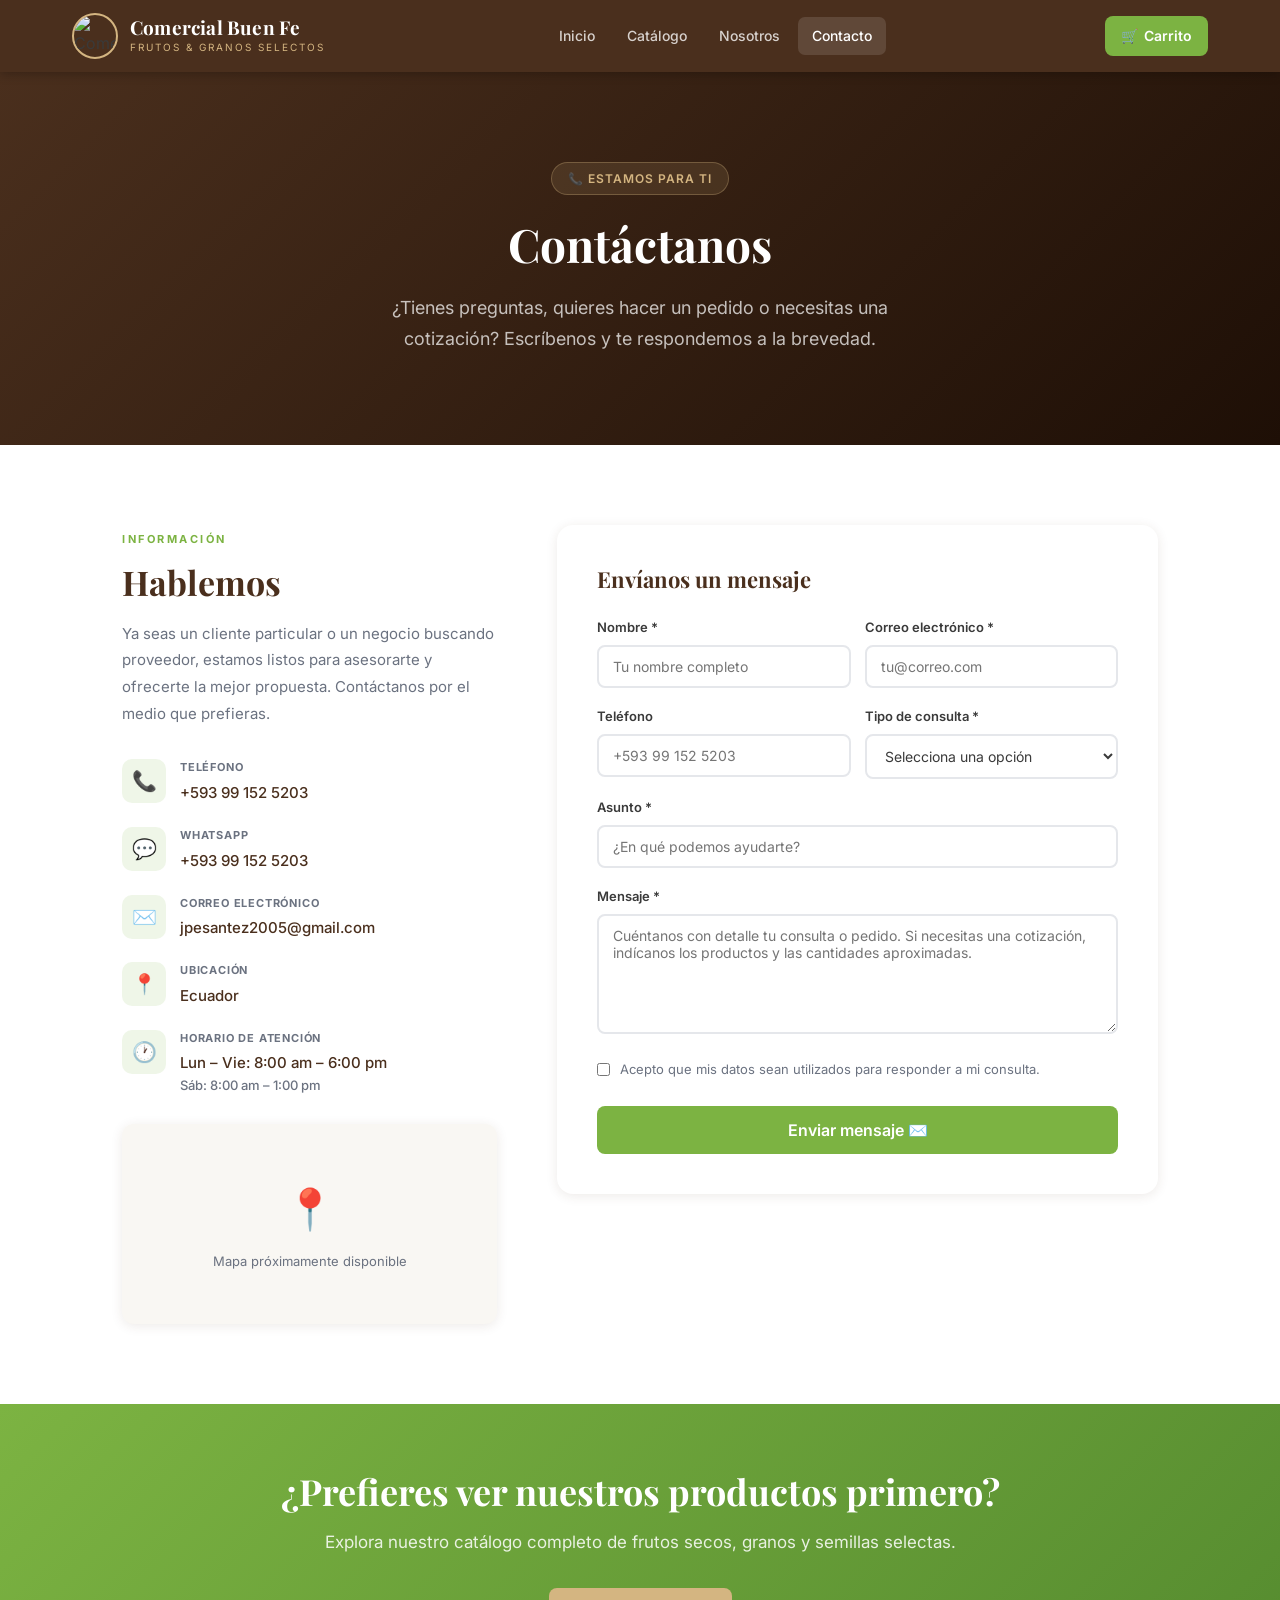
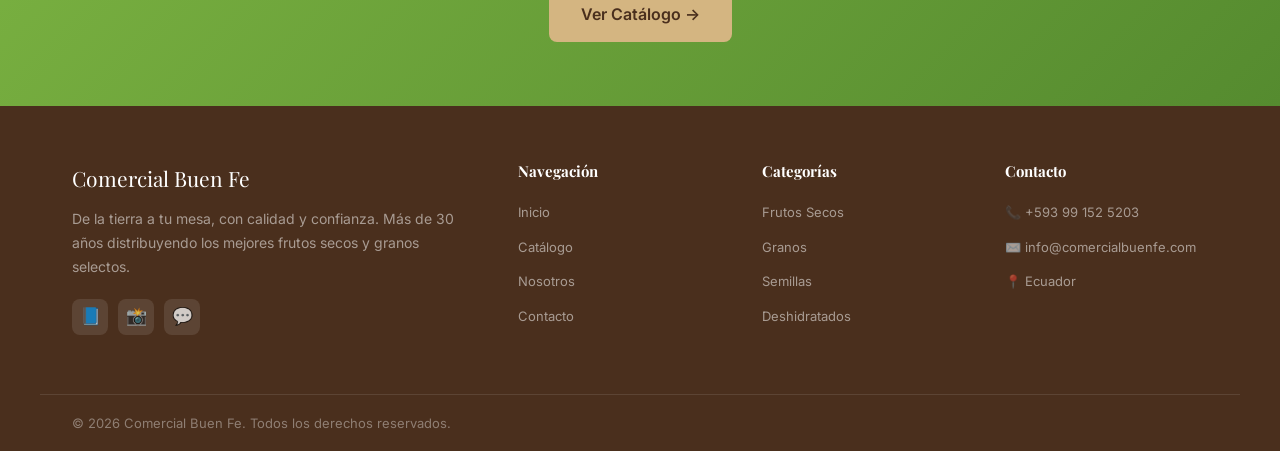
==== commit e07acc83: "Cambio de imagen y de correo de contacto" ====
--- a/contacto.html
+++ b/contacto.html
@@ -74,7 +74,7 @@
         <div class="contacto-dato-icono">✉️</div>
         <div>
           <div class="contacto-dato-titulo">Correo electrónico</div>
-          <div class="contacto-dato-valor">info@comercialbuenfe.com</div>
+          <div class="contacto-dato-valor">jpesantez2005@gmail.com</div>
         </div>
       </div>
 
